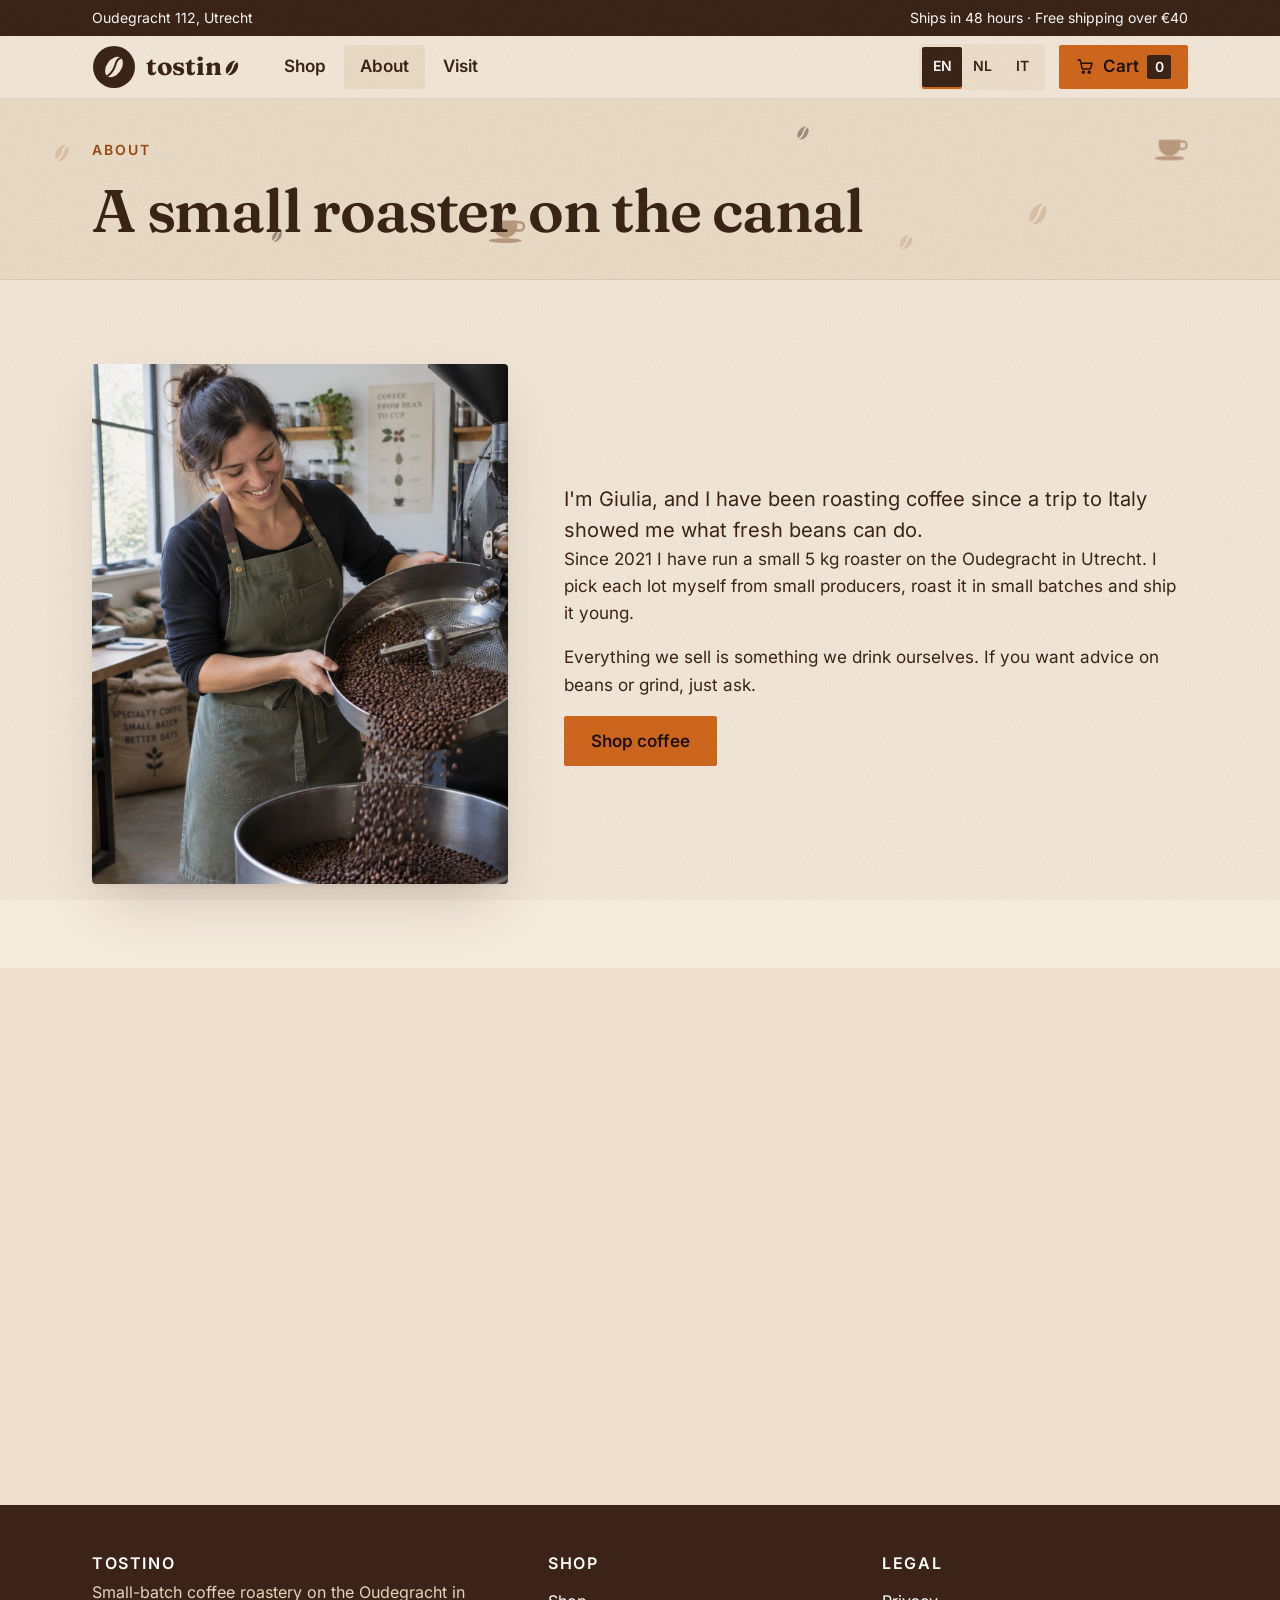
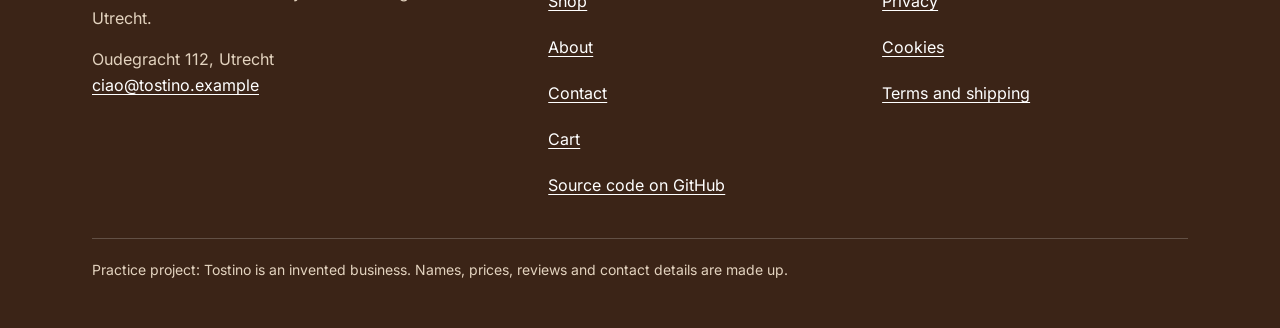
==== about.html @ c471ba79 "Tostino practice shop Co-Authored-By: Claude Sonnet 5.5 <noreply@anthropic.com>" ====
<!doctype html>
<html lang="en">
<head>
<meta charset="utf-8">
<meta name="viewport" content="width=device-width, initial-scale=1">
<title>About · Tostino</title>
<meta name="description" content="Tostino is an invented small coffee roastery in Utrecht, a practice project.">
<!-- Practice project: keep out of search engines -->
<meta name="robots" content="noindex, nofollow">
<meta http-equiv="Content-Security-Policy" content="default-src 'self'; img-src 'self' data:; style-src 'self'; script-src 'self'; font-src 'self'; connect-src 'self'; base-uri 'self'; form-action 'self'; object-src 'none'">
<meta name="referrer" content="no-referrer">
<meta name="theme-color" content="#3B2417">
<link rel="icon" href="assets/logo.svg" type="image/svg+xml">
<link rel="preload" href="assets/fonts/fraunces-latin-600-normal.woff2" as="font" type="font/woff2" crossorigin>
<link rel="stylesheet" href="css/style.css?v=20261110192423">
</head>
<body data-page="about">
<a class="skip" href="#site-main" data-i18n="skip">Skip to content</a>
<div id="site-header"><div class="topbar"><div class="wrap topbar__in"><span data-i18n="top.address">Oudegracht 112, Utrecht</span><span data-i18n="top.ship">Ships in 48 hours · Free shipping over €40</span></div></div><header class="top"><div class="wrap top__in"><a class="logo" href="index.html" aria-label="Tostino, home" data-i18n-attr="aria-label=logo.aria"><svg class="logo__mark" viewBox="0 0 44 44" aria-hidden="true" focusable="false"><circle cx="22" cy="22" r="21" class="mark-bg"/><g transform="rotate(35 22 22)"><ellipse cx="22" cy="22" rx="7.4" ry="11.4" class="mark-bean"/><path class="mark-line" d="M22 11.4c-4.4 5.2 4.4 9.6 0 21.2" fill="none" stroke-width="2" stroke-linecap="round"/></g></svg><span class="logo__word" aria-hidden="true">tostin<svg class="logo__bean" viewBox="0 0 24 24" aria-hidden="true" focusable="false"><g transform="rotate(35 12 12)"><ellipse cx="12" cy="12" rx="6.2" ry="9.6" fill="currentColor"/><path class="bean-line" d="M12 3c-3.8 4.6 3.8 8.4 0 18" fill="none" stroke-width="2" stroke-linecap="round"/></g></svg></span></a><nav class="nav" aria-label="Main menu" data-i18n-attr="aria-label=nav.aria"><a href="shop.html" data-i18n="nav.shop">Shop</a><a href="about.html" aria-current="page" data-i18n="nav.about">About</a><a href="index.html#visit" data-i18n="nav.visit">Visit</a></nav><div class="langs" role="group" aria-label="Language" data-i18n-attr="aria-label=lang.label"><button type="button" data-lang="en" lang="en" aria-pressed="false">EN</button><button type="button" data-lang="nl" lang="nl" aria-pressed="false">NL</button><button type="button" data-lang="it" lang="it" aria-pressed="false">IT</button></div><button class="cartbtn" type="button" data-cart-open aria-haspopup="dialog"><svg class="ico" viewBox="0 0 24 24" aria-hidden="true" focusable="false" fill="none" stroke="currentColor" stroke-width="2" stroke-linecap="round" stroke-linejoin="round"><path d="M3 4h2.5l2.2 10.2a1.5 1.5 0 0 0 1.5 1.2h8.2a1.5 1.5 0 0 0 1.5-1.1L20.5 8H6.2"/><circle cx="9.5" cy="19.5" r="1.3"/><circle cx="17" cy="19.5" r="1.3"/></svg><span class="cartbtn__label" data-i18n="cart.title">Cart</span><span class="cartbtn__count" data-cart-count>0</span></button></div></header></div>
<main id="site-main">
<section class="pagehead" data-fx="band"><div class="wrap"><p class="eyebrow" data-i18n="about.eyebrow">About</p><h1 data-i18n="about.h1">A small roaster on the canal</h1></div></section>
<section class="section"><div class="wrap split">
<div class="photo split__photo"><img src="assets/giulia.webp" alt="Giulia Ferri roasting coffee in the workshop" data-i18n-attr="alt=about.alt" data-ph="Giulia Ferri" width="800" height="1000"></div>
<div><p class="lead" data-i18n="about.p1">I&#x27;m Giulia, and I have been roasting coffee since a trip to Italy showed me what fresh beans can do.</p><p data-i18n="about.p2">Since 2021 I have run a small 5 kg roaster on the Oudegracht in Utrecht. I pick each lot myself from small producers, roast it in small batches and ship it young.</p><p data-i18n="about.p3">Everything we sell is something we drink ourselves. If you want advice on beans or grind, just ask.</p><p><a class="btn" href="shop.html" data-i18n="about.cta">Shop coffee</a></p></div>
</div></section>
<section class="section section--soft"><div class="wrap">
<div class="section__head"><h2 data-i18n="vals.title">What we care about</h2></div>
<div class="values"><div class="value"><h3 data-i18n="val1.t">Small batches</h3><p data-i18n="val1.d">5 kg at a time, so every bag is roasted days, not months, before you open it.</p></div><div class="value"><h3 data-i18n="val2.t">Carefully chosen producers</h3><p data-i18n="val2.d">Every lot comes from a small producer we can name.</p></div><div class="value"><h3 data-i18n="val3.t">Recyclable packaging</h3><p data-i18n="val3.d">Paper bags and cardboard boxes, no plastic filler.</p></div><div class="value"><h3 data-i18n="val4.t">Honest prices</h3><p data-i18n="val4.d">The price you see is the price you pay, and shipping is shown before you order.</p></div></div>
</div></section>
</main>
<div id="site-footer"><footer class="foot"><div class="wrap"><div class="foot__grid"><div><h3 data-i18n="foot.brand">Tostino</h3><p data-i18n="foot.blurb">Small-batch coffee roastery on the Oudegracht in Utrecht.</p><p>Oudegracht 112, Utrecht<br><a href="mailto:ciao@tostino.example">ciao@tostino.example</a></p></div><div><h3 data-i18n="foot.shop">Shop</h3><ul><li><a href="shop.html" data-i18n="nav.shop">Shop</a></li><li><a href="about.html" data-i18n="nav.about">About</a></li><li><a href="contact.html" data-i18n="nav.contact">Contact</a></li><li><a href="cart.html" data-i18n="cart.title">Cart</a></li><li><a href="https://github.com/antoniotakor-tech/tostino-demo" target="_blank" rel="noopener noreferrer" data-i18n="foot.github">Source code on GitHub</a></li></ul></div><div><h3 data-i18n="foot.legal">Legal</h3><ul><li><a href="privacy.html" data-i18n="foot.privacy">Privacy</a></li><li><a href="cookies.html" data-i18n="foot.cookies">Cookies</a></li><li><a href="terms.html" data-i18n="foot.terms">Terms and shipping</a></li></ul></div></div><p class="foot__note" data-i18n="foot.practice">Practice project: Tostino is an invented business. Names, prices, reviews and contact details are made up.</p></div></footer></div>
<script src="js/app.js?v=20261110192423" defer></script>
</body>
</html>
---- css/style.css ----
/* Tostino practice shop. Fraunces (warm, soft serif) + Inter, cream paper, flat ruled cards.
   Palette from the brief: coffee brown #3B2417, cream #F5EBDD, burnt orange #D2691E.
   Orange is used as a fill (buttons, badge) and for large text. Small orange text uses the deeper --accent-text
   so it passes 4.5:1 on cream (computed: 5.3:1). Button text is near-black on orange (5.1:1). */

@font-face{font-family:"Inter";src:url("../assets/fonts/inter-latin-400-normal.woff2") format("woff2");font-weight:400;font-style:normal;font-display:swap}
@font-face{font-family:"Inter";src:url("../assets/fonts/inter-latin-600-normal.woff2") format("woff2");font-weight:600;font-style:normal;font-display:swap}
@font-face{font-family:"Fraunces";src:url("../assets/fonts/fraunces-latin-600-normal.woff2") format("woff2");font-weight:600;font-style:normal;font-display:swap}
@font-face{font-family:"Fraunces";src:url("../assets/fonts/fraunces-latin-700-normal.woff2") format("woff2");font-weight:700;font-style:normal;font-display:swap}

:root{
  --brown:#3B2417;
  --brown-deep:#2A190F;
  --cream:#F5EBDD;
  --cream-soft:#EDDFCB;
  --card:#FFFAF2;
  --orange:#D2691E;
  --orange-hover:#E07A2F;
  --on-orange:#1F1209;
  --accent-text:#9A4A0F;
  --muted:#6B5344;
  --rule:rgba(59,36,23,.09);
  --control:#7A6350;--control-soft:#937B67;
  --error:#A3200F;
  --on-dark:#FFFFFF;
  --on-dark-muted:#E3D3BF;

  --serif:"Fraunces",Georgia,"Times New Roman",serif;
  --sans:"Inter","Helvetica Neue",Arial,sans-serif;
  --fs-xs:.875rem;--fs-s:1rem;--fs-m:1.0625rem;--fs-l:1.25rem;--fs-xl:1.5rem;
  --radius:2px;--radius-btn:2px;--radius-lg:4px;
  --shadow:0 2px 4px rgba(59,36,23,.04),0 28px 56px -14px rgba(59,36,23,.20);
  --shadow-sm:0 1px 2px rgba(59,36,23,.04),0 12px 28px -8px rgba(59,36,23,.12);
  --gutter:16px;
  --t:160ms;--ease:cubic-bezier(.2,.7,.2,1);
}

*,*::before,*::after{box-sizing:border-box}
html{scroll-behavior:smooth;scroll-padding-top:150px;-webkit-text-size-adjust:100%;-webkit-font-smoothing:antialiased;text-rendering:optimizeLegibility}
body{margin:0;background:var(--cream);color:var(--brown);font-family:var(--sans);font-size:var(--fs-m);line-height:1.6}
body.is-locked{overflow:hidden}
/* Subtle paper grain: SVG noise, multiplied over the page. Decorative only, never intercepts clicks. */
body::after{content:"";position:fixed;inset:0;z-index:30;pointer-events:none;opacity:.2;mix-blend-mode:multiply;
  background-image:url("data:image/svg+xml;utf8,<svg xmlns='http://www.w3.org/2000/svg' width='180' height='180'><filter id='n'><feTurbulence type='fractalNoise' baseFrequency='.85' numOctaves='2' stitchTiles='stitch'/><feColorMatrix values='0 0 0 0 .23  0 0 0 0 .14  0 0 0 0 .09  0 0 0 .55 0'/></filter><rect width='100%' height='100%' filter='url(%23n)'/></svg>")}
img{max-width:100%;height:auto;display:block}
p{margin:0 0 1em}
ul,ol,dl{margin:0;padding:0}
li{list-style:none}
a{color:var(--brown);text-underline-offset:3px;text-decoration-thickness:1px;transition:color var(--t)}
a:hover{color:var(--accent-text);text-decoration-thickness:2px}
:focus-visible{outline:3px solid var(--brown);outline-offset:3px;border-radius:4px}
.topbar :focus-visible,.foot :focus-visible{outline-color:var(--on-dark)}
.wrap{width:100%;max-width:1160px;margin:0 auto;padding:0 var(--gutter)}
.wrap--narrow{max-width:760px}
.sr{position:absolute;width:1px;height:1px;overflow:hidden;clip:rect(0 0 0 0);white-space:nowrap}
.skip{position:absolute;left:-999px;top:8px;background:var(--brown);color:var(--on-dark);padding:10px 14px;z-index:80;border-radius:var(--radius)}
.skip:focus{left:8px}

h1,h2{font-family:var(--serif);font-weight:600;color:var(--brown);line-height:1.1;margin:0;letter-spacing:-.01em;text-wrap:balance}
h1{font-size:clamp(2.35rem,6vw,3.75rem);letter-spacing:-.02em}
h2{font-size:clamp(1.85rem,4.4vw,2.7rem)}
h3{font-family:var(--sans);font-weight:600;font-size:var(--fs-l);line-height:1.3;margin:0 0 .4em}
.lead{font-size:var(--fs-l);line-height:1.55;max-width:34em;margin:1.2rem 0 0}
.eyebrow{font-weight:600;font-size:var(--fs-xs);letter-spacing:.14em;text-transform:uppercase;color:var(--accent-text);margin:0 0 1rem}
.fine{font-size:var(--fs-xs);color:var(--muted);margin:1rem 0 0}
.muted{color:var(--muted)}
.ico{width:1.1em;height:1.1em;vertical-align:-.18em;flex:none}

/* Buttons + option pills */
.btn{display:inline-flex;align-items:center;justify-content:center;gap:.55em;font-family:var(--sans);font-weight:600;font-size:var(--fs-m);line-height:1.2;padding:14px 26px;min-height:48px;border-radius:var(--radius-btn);border:1.5px solid var(--orange);background:var(--orange);color:var(--on-orange);text-decoration:none;cursor:pointer;transition:background-color var(--t) var(--ease),transform var(--t) var(--ease),box-shadow var(--t) var(--ease)}
.btn:hover{background:var(--orange-hover);border-color:var(--orange-hover);color:var(--on-orange);transform:translateY(-1px);box-shadow:0 8px 18px rgba(210,105,30,.35)}
.btn:active{transform:none;box-shadow:none}
.btn[disabled],.btn[aria-disabled="true"]{background:var(--cream-soft);border-color:var(--rule);color:var(--muted);cursor:not-allowed;transform:none;box-shadow:none}
.btn--small{padding:8px 16px;min-height:44px;font-size:var(--fs-s)}
.btn--block{display:flex;width:100%}
.btn--ghost{background:transparent;color:var(--brown);border-color:var(--brown)}
.btn--ghost:hover{background:var(--brown);border-color:var(--brown);color:var(--on-dark);box-shadow:none}
.link-btn{background:none;border:0;padding:0;font:inherit;color:var(--accent-text);text-decoration:underline;text-underline-offset:3px;cursor:pointer;min-height:44px}
fieldset{border:0;padding:0;margin:0 0 22px;min-width:0}
legend{padding:0;margin:0 0 8px;font-weight:600;font-size:var(--fs-s)}
.pills{display:flex;flex-wrap:wrap;gap:8px}
.pill{position:relative}
.pill input{position:absolute;opacity:0;inset:0;width:100%;height:100%;margin:0;cursor:pointer}
/* Option buttons: soft filled keys, no outline. Selected = coffee brown with an orange bottom edge and dot. */
.pill span{display:inline-flex;align-items:center;min-height:44px;padding:9px 18px;border:0;border-radius:var(--radius-btn);background:#EFE2CF;box-shadow:0 2px 0 rgba(59,36,23,.16);font-weight:600;font-size:var(--fs-s);transition:background-color var(--t),box-shadow var(--t),color var(--t),transform var(--t) var(--ease)}
.pill:hover span{background:#E7D6BD;transform:translateY(-1px)}
.pill input:checked + span{background:var(--brown);color:var(--on-dark);box-shadow:0 3px 0 var(--orange)}
.pill input:checked + span::before{content:"";width:8px;height:8px;border-radius:50%;background:var(--orange);margin-right:9px}
.pill input:focus-visible + span{outline:3px solid var(--brown);outline-offset:3px}
/* Filter chips are buttons (aria-pressed) */
.chip{font:inherit;font-weight:600;font-size:var(--fs-s);color:var(--brown);background:#EFE2CF;border:0;border-radius:var(--radius-btn);padding:9px 18px;min-height:44px;cursor:pointer;box-shadow:0 2px 0 rgba(59,36,23,.16);transition:background-color var(--t),box-shadow var(--t),color var(--t),transform var(--t) var(--ease)}
.chip:hover{background:#E7D6BD;transform:translateY(-1px)}
.chip:disabled{opacity:.45;cursor:not-allowed;transform:none}
.chip[aria-pressed="true"]{background:var(--brown);color:var(--on-dark);box-shadow:0 3px 0 var(--orange)}
.chip[aria-pressed="true"]::before{content:"";display:inline-block;width:8px;height:8px;border-radius:50%;background:var(--orange);margin-right:9px;vertical-align:.08em}

/* Top bar + header */
.topbar{background:var(--brown);color:var(--on-dark);font-size:var(--fs-xs);line-height:1.4}
.topbar__in{display:flex;flex-wrap:wrap;justify-content:space-between;gap:2px 24px;padding-top:8px;padding-bottom:8px}
.top{position:sticky;top:0;z-index:20;background:var(--cream);border-bottom:1px solid var(--rule)}
.top__in{display:grid;grid-template-columns:1fr auto;grid-template-areas:"logo cart" "nav langs";align-items:center;gap:4px 12px;padding-top:8px;padding-bottom:8px}
.top__in .logo{grid-area:logo}.top__in .nav{grid-area:nav}.top__in .langs{grid-area:langs}.top__in .cartbtn{grid-area:cart;justify-self:end}
.mark-bg{fill:var(--brown)}.mark-bean{fill:var(--cream)}.mark-line{stroke:var(--brown)}.bean-line{stroke:var(--cream)}
.logo__word .bean-line{stroke:var(--cream)}
.logo{display:inline-flex;align-items:center;gap:10px;color:var(--brown);text-decoration:none;min-height:44px}
.logo:hover{color:var(--brown)}
.logo__mark{width:40px;height:40px;flex:none}
.logo__word{font-family:var(--serif);font-weight:700;font-size:1.6rem;letter-spacing:-.01em;display:inline-flex;align-items:baseline;line-height:1}
.logo__bean{width:.78em;height:.78em;margin:0 .01em;align-self:center;transform:translateY(.04em)}
.nav{display:flex;gap:2px}
.nav a{display:inline-flex;align-items:center;min-height:44px;padding:0 12px;font-weight:600;text-decoration:none;border-radius:var(--radius-btn)}
.nav a:hover,.nav a[aria-current="page"]{background:var(--cream-soft);color:var(--brown)}
.langs{display:inline-flex;border-radius:3px;padding:3px;background:#EFE2CF}
.langs button{font:inherit;font-weight:600;font-size:var(--fs-xs);min-width:40px;min-height:40px;border:0;border-radius:2px;background:transparent;color:var(--brown);cursor:pointer}
.langs button:hover{background:#E7D6BD}
.langs button[aria-pressed="true"]{background:var(--brown);color:var(--on-dark);box-shadow:0 2px 0 var(--orange)}
.cartbtn{position:relative;display:inline-flex;align-items:center;gap:8px;min-height:44px;padding:0 16px;border-radius:var(--radius-btn);border:1.5px solid var(--orange);background:var(--orange);color:var(--on-orange);font:inherit;font-weight:600;cursor:pointer;transition:background-color var(--t)}
.cartbtn:hover{background:var(--orange-hover)}
.cartbtn__count{display:inline-flex;align-items:center;justify-content:center;min-width:24px;height:24px;padding:0 6px;border-radius:2px;background:var(--brown);color:var(--on-dark);font-size:var(--fs-xs);line-height:1}
.cartbtn__label{display:none}

/* Hero */
.hero{background:var(--cream-soft);padding:44px 0 56px}
.hero__grid{display:grid;gap:36px}
.checks{display:grid;gap:10px;margin:1.6rem 0 0}
.checks li{display:flex;align-items:flex-start;gap:10px}
.checks .ico{color:var(--accent-text);margin-top:.28em;width:1.15em;height:1.15em}
.photo{border-radius:var(--radius-lg);box-shadow:var(--shadow);overflow:hidden;background:var(--card)}
.photo img{width:100%;height:100%;object-fit:cover}
.ph{display:flex;flex-direction:column;align-items:center;justify-content:center;gap:10px;width:100%;height:100%;min-height:160px;padding:16px;text-align:center;background:var(--cream-soft);color:var(--muted);font-weight:600;font-family:var(--serif);font-size:1.1rem}
.ph svg{width:36px;height:36px;color:var(--control)}
.hero__photo{aspect-ratio:5/4}

/* Finder card */
.finder{background:var(--card);border:1px solid rgba(255,255,255,.7);border-radius:var(--radius-lg);padding:26px;box-shadow:var(--shadow);margin-top:8px}
.finder h2{font-size:clamp(1.5rem,3.2vw,1.9rem);margin-bottom:.25em}
.finder__sub{color:var(--muted);margin:0 0 18px}
.preview{margin:4px 0 16px;padding:12px 14px;border-radius:var(--radius);background:var(--cream);font-size:var(--fs-s);min-height:3.2em}

/* Trust strip */
.trust{border-bottom:1px solid var(--rule);border-top:1px solid var(--rule)}
.trust__grid{display:grid;grid-template-columns:1fr 1fr}
.trust__grid li{padding:20px 12px 20px 0;display:flex;flex-direction:column;gap:2px;border-top:1px solid var(--rule)}
.trust__grid li:nth-child(-n+2){border-top:0}
.trust__grid b{font-family:var(--serif);font-size:var(--fs-xl);line-height:1.2}
.trust__grid span{font-size:var(--fs-s);color:var(--muted)}

/* Sections */
.section{padding:48px 0}
.section--soft{background:var(--cream-soft)}
.section__head{display:grid;gap:10px;margin-bottom:34px;max-width:46em}
.section__head p{margin:0;color:var(--muted)}
.section__more{margin-top:28px}

/* Product cards */
.grid{display:grid;gap:22px;grid-template-columns:repeat(auto-fill,minmax(240px,1fr))}
.card{display:flex;flex-direction:column;background:var(--card);border:1px solid rgba(255,255,255,.7);border-radius:var(--radius-lg);overflow:hidden;box-shadow:var(--shadow-sm);transition:transform var(--t) var(--ease),box-shadow var(--t) var(--ease)}
.card:hover{transform:translateY(-3px);box-shadow:var(--shadow)}
.card__img{aspect-ratio:1/1;background:var(--cream-soft)}
.card__img img{width:100%;height:100%;object-fit:cover}
.card__body{display:flex;flex-direction:column;gap:8px;padding:18px 18px 20px;flex:1}
.card__title{font-family:var(--serif);font-weight:700;font-size:1.3rem;line-height:1.2;margin:0}
.card__title a{text-decoration:none}
.card__title a::after{content:"";position:absolute;inset:0}
.card{position:relative}
.card__meta{font-size:var(--fs-xs);color:var(--muted);margin:0}
.card__price{margin-top:auto;font-weight:600;font-size:var(--fs-l)}
.tags{display:flex;flex-wrap:wrap;gap:6px}
.tag{font-size:var(--fs-xs);font-weight:600;padding:3px 11px;border-radius:2px;border:0;background:var(--cream-soft)}
.roast{display:inline-flex;align-items:center;gap:6px;font-size:var(--fs-xs);font-weight:600;color:var(--accent-text);text-transform:uppercase;letter-spacing:.1em}
.roast i{display:inline-block;width:10px;height:10px;border-radius:50%;background:var(--brown)}
.roast--light i{background:#C9A27A}.roast--medium i{background:#8A5A36}.roast--dark i{background:#2A190F}

/* Roast picker cards */
.roasts{display:grid;gap:16px}
.roastcard{display:flex;flex-direction:column;gap:8px;padding:24px;border-radius:var(--radius-lg);background:var(--card);border:1px solid var(--rule);text-decoration:none;box-shadow:var(--shadow-sm);transition:transform var(--t) var(--ease),box-shadow var(--t) var(--ease)}
.roastcard:hover{transform:translateY(-3px);box-shadow:var(--shadow);color:var(--brown)}
.roastcard__dot{width:44px;height:44px;border-radius:50%;margin-bottom:6px}
.roastcard--light .roastcard__dot{background:#C9A27A}.roastcard--medium .roastcard__dot{background:#8A5A36}.roastcard--dark .roastcard__dot{background:#2A190F}
.roastcard h3{font-family:var(--serif);font-size:1.5rem;margin:0}
.roastcard p{margin:0;color:var(--muted)}
.roastcard__go{font-weight:600;color:var(--accent-text);margin-top:6px}

/* About excerpt */
.split{display:grid;gap:32px;align-items:center}
.split__photo{aspect-ratio:4/5;max-width:440px}

/* Reviews */
.reviews{display:flex;gap:16px;overflow-x:auto;scroll-snap-type:x mandatory;padding:4px 2px 16px;margin:0 -2px}
.review{flex:0 0 84%;scroll-snap-align:start;background:var(--card);border:1px solid rgba(255,255,255,.7);border-radius:var(--radius-lg);padding:22px;margin:0;box-shadow:var(--shadow-sm)}
.review blockquote{margin:10px 0 14px;font-size:var(--fs-m)}
.review figcaption{font-weight:600;font-size:var(--fs-s)}
.stars{color:var(--accent-text);letter-spacing:2px;font-size:1.1rem}

/* FAQ */
.faq details{border-top:1px solid var(--rule)}
.faq details:last-child{border-bottom:1px solid var(--rule)}
.faq summary{display:flex;justify-content:space-between;gap:16px;align-items:center;min-height:56px;padding:12px 0;font-weight:600;font-size:var(--fs-l);cursor:pointer;list-style:none}
.faq summary::-webkit-details-marker{display:none}
.faq summary::after{content:"+";font-size:1.6rem;line-height:1;color:var(--accent-text);transition:transform var(--t)}
.faq details[open] summary::after{content:"\2212"}
.faq details p{margin:0 0 18px;max-width:42em;color:var(--muted)}

/* Visit */
.visit{display:grid;gap:30px}
.hours{width:100%;border-collapse:collapse;font-size:var(--fs-s)}
.hours th,.hours td{text-align:left;padding:10px 0;border-bottom:1px solid var(--rule);font-weight:400}
.hours th{font-weight:600}
.hours tr.is-today th,.hours tr.is-today td{font-weight:600;color:var(--accent-text)}
.status{display:inline-flex;align-items:center;gap:10px;margin:0 0 18px;padding:6px 14px 6px 12px;border:1px solid var(--rule);background:var(--card);border-radius:2px;font-size:var(--fs-xs);font-weight:600}
.status__dot{width:12px;height:12px;border-radius:50%;border:3px solid var(--brown);flex:none}
.status.is-open .status__dot{background:var(--brown)}
.addr{font-style:normal;margin:0 0 1em}

/* Footer */
.foot{background:var(--brown);color:var(--on-dark-muted);padding:48px 0 32px;font-size:var(--fs-s)}
.foot a{color:var(--on-dark)}
.foot a:hover{color:#FFD9B3}
.foot__grid{display:grid;gap:28px}
.foot h3{color:var(--on-dark);font-size:var(--fs-s);letter-spacing:.1em;text-transform:uppercase}
.foot ul{display:grid;gap:2px}
.foot li a{display:inline-flex;align-items:center;min-height:44px}
.foot__note{border-top:1px solid rgba(255,255,255,.2);margin-top:30px;padding-top:20px;font-size:var(--fs-xs);color:var(--on-dark-muted)}

/* Page header (inner pages) */
.pagehead{background:var(--cream-soft);padding:40px 0 36px;border-bottom:1px solid var(--rule)}
.crumbs{font-size:var(--fs-xs);margin:0 0 12px;color:var(--muted)}
.crumbs a{color:var(--muted)}

/* Shop */
.filters{display:grid;gap:4px;margin:0 0 28px;padding:22px 22px 4px;background:var(--card);border:1px solid rgba(255,255,255,.7);border-radius:var(--radius-lg)}
.filters__row{display:flex;flex-wrap:wrap;gap:8px}
.filters__foot{display:flex;flex-wrap:wrap;align-items:center;justify-content:space-between;gap:8px 16px;margin-bottom:12px}
.empty{padding:40px 0;color:var(--muted)}

/* Product page */
.pdp{display:grid;gap:32px}
.pdp__img{aspect-ratio:1/1;max-width:560px}
.pdp__price{font-family:var(--serif);font-weight:700;font-size:2rem;margin:6px 0 18px}
.qty{display:inline-flex;align-items:center;border-radius:var(--radius-btn);background:#EFE2CF}
.qty button{width:44px;height:44px;border:0;background:transparent;font:inherit;font-size:1.3rem;cursor:pointer;border-radius:2px;color:var(--brown)}
.qty button:hover{background:#E7D6BD}
.qty output{min-width:34px;text-align:center;font-weight:600}
.pdp__buy{display:flex;flex-wrap:wrap;gap:14px;align-items:center;margin-top:8px}
.contents{margin:0 0 18px;padding-left:1.2em}
.contents li{list-style:disc}
.sim-note{margin-top:18px}

/* Drawer */
.overlay{position:fixed;inset:0;background:rgba(42,25,15,.5);z-index:60;opacity:0;visibility:hidden;transition:opacity 200ms var(--ease),visibility 200ms}
.overlay.is-open{opacity:1;visibility:visible}
.drawer{position:fixed;top:0;right:0;bottom:0;width:min(420px,100%);background:var(--cream);z-index:70;display:flex;flex-direction:column;transform:translateX(100%);visibility:hidden;transition:transform 260ms var(--ease),visibility 260ms;box-shadow:-12px 0 40px rgba(42,25,15,.25)}
.drawer.is-open{transform:none;visibility:visible}
.drawer__head{display:flex;align-items:center;justify-content:space-between;padding:16px 20px;border-bottom:1px solid var(--rule)}
.drawer__head h2{font-size:1.5rem}
.iconbtn{display:inline-flex;align-items:center;justify-content:center;width:44px;height:44px;border:0;border-radius:var(--radius-btn);background:transparent;color:var(--brown);cursor:pointer;font-size:1.6rem;line-height:1}
.iconbtn:hover{background:var(--cream-soft)}
.drawer__body{flex:1;overflow-y:auto;padding:8px 20px}
.drawer__foot{padding:16px 20px 20px;border-top:1px solid var(--rule);background:var(--card);display:grid;gap:10px}

/* Cart lines + totals (drawer and cart page) */
.line{display:grid;grid-template-columns:72px 1fr;gap:14px;padding:16px 0;border-bottom:1px solid var(--rule)}
.line__img{width:72px;height:72px;border-radius:var(--radius);overflow:hidden;background:var(--cream-soft)}
.line__img img{width:100%;height:100%;object-fit:cover}
.line__img .ph{min-height:0;font-size:.7rem;padding:4px}
.line__img .ph svg{display:none}
.line__name{font-weight:600;margin:0}
.line__opts{font-size:var(--fs-xs);color:var(--muted);margin:2px 0 8px}
.line__row{display:flex;align-items:center;justify-content:space-between;gap:10px;flex-wrap:wrap}
.line__price{font-weight:600}
.totals{display:grid;gap:6px;margin:0}
.totals div{display:flex;justify-content:space-between;gap:12px}
.totals dt{color:var(--muted)}
.totals dd{margin:0;font-weight:600}
.totals .grand{font-size:var(--fs-l);padding-top:10px;border-top:1px solid var(--rule)}
.totals .grand dt{color:var(--brown);font-weight:600}
.shipnote{font-size:var(--fs-xs);color:var(--muted);margin:2px 0 0}

/* Cart page + checkout */
.cartpage{display:grid;gap:36px}
.panel{background:var(--card);border:1px solid rgba(255,255,255,.7);border-radius:var(--radius-lg);padding:24px;box-shadow:var(--shadow-sm)}
.panel h2{font-size:1.6rem;margin-bottom:16px}
.field{display:grid;gap:6px;margin-bottom:16px}
.field label{font-weight:600;font-size:var(--fs-s)}
.field input,.field textarea,.field select{font:inherit;color:var(--brown);background:#fff;border:1.5px solid var(--control);border-radius:var(--radius);padding:12px 14px;min-height:48px;width:100%}
.field textarea{min-height:140px;resize:vertical}
.field input:focus,.field textarea:focus{outline:3px solid var(--brown);outline-offset:1px}
.field .err{color:var(--error);font-size:var(--fs-xs);font-weight:600;min-height:0;margin:0}
.field input[aria-invalid="true"],.field textarea[aria-invalid="true"]{border-color:var(--error)}
.row2{display:grid;gap:0 14px}
.paylist{display:grid;gap:10px}
.payopt{display:flex;align-items:center;gap:12px;padding:14px 16px;border:0;border-radius:var(--radius-btn);background:#fff;box-shadow:var(--shadow-sm);cursor:pointer;min-height:56px;font-weight:600;transition:box-shadow var(--t)}
.payopt:hover{box-shadow:0 1px 2px rgba(59,36,23,.06),0 12px 28px -8px rgba(59,36,23,.22)}
.payopt input{width:20px;height:20px;accent-color:var(--brown);margin:0}
.payopt:has(input:checked){background:var(--cream);box-shadow:inset 0 0 0 2px var(--brown),0 3px 0 var(--orange)}
.payopt:has(input:focus-visible){outline:3px solid var(--brown);outline-offset:2px}
.banner{padding:12px 16px;border-radius:var(--radius);background:var(--cream-soft);border:0;font-size:var(--fs-s);margin:0 0 18px}
.emptycart{text-align:center;padding:48px 16px}
.summary{position:relative}
.formerr{color:var(--error);font-weight:600;margin:0 0 12px}

/* Order page */
.done{text-align:center;max-width:620px;margin:0 auto}
.done__tick{width:64px;height:64px;border-radius:50%;background:var(--brown);color:var(--on-dark);display:inline-flex;align-items:center;justify-content:center;margin-bottom:18px}
.done__tick svg{width:32px;height:32px}
.done .panel{text-align:left;margin-top:28px}

/* About */
.values{display:grid;gap:16px}
.value{background:var(--card);border:1px solid rgba(255,255,255,.7);border-radius:var(--radius-lg);padding:22px}
.value h3{font-family:var(--serif);font-size:1.3rem}
.value p{margin:0;color:var(--muted)}
.prose h2{font-size:1.7rem;margin:1.8em 0 .5em}
.prose h3{margin-top:1.4em}
.prose p,.prose li{max-width:42em}
.prose ul{margin:0 0 1em 1.2em}
.prose li{list-style:disc;margin-bottom:.3em}

@media (min-width:560px){
  .review{flex-basis:46%}
  .row2{grid-template-columns:1fr 1fr}
  .cartbtn__label{display:inline}
}
@media (min-width:760px){
  :root{--gutter:32px}
  .logo__mark{width:44px;height:44px}
  .top__in{grid-template-columns:auto 1fr auto auto;grid-template-areas:"logo nav langs cart";gap:8px 14px}
  .nav{padding:0 0 0 12px}
  .nav a{padding:0 16px}
  .hero{padding:64px 0 72px}
  .hero__grid{grid-template-columns:.85fr 1.35fr;align-items:center;gap:48px}
  .hero__photo{aspect-ratio:4/3.3}
  .trust__grid{grid-template-columns:repeat(4,1fr)}
  .trust__grid li{border-top:0;padding:26px 16px 26px 0}
  .roasts{grid-template-columns:repeat(3,1fr)}
  .split{grid-template-columns:.8fr 1.2fr;gap:56px}
  .visit{grid-template-columns:1fr 1fr;gap:56px}
  .foot__grid{grid-template-columns:1.4fr 1fr 1fr}
  .pdp{grid-template-columns:1fr 1fr;gap:56px;align-items:start}
  .values{grid-template-columns:repeat(2,1fr)}
  .cartpage{grid-template-columns:1.1fr .9fr;align-items:start}
  .summary{position:sticky;top:140px}
  .reviews{display:grid;grid-template-columns:repeat(3,1fr);overflow:visible}
  .review{flex:none}
  .section{padding:84px 0}
}
@media (prefers-reduced-motion:reduce){
  *,*::before,*::after{transition-duration:.01ms!important;animation-duration:.01ms!important;scroll-behavior:auto!important}
  .card:hover,.roastcard:hover,.btn:hover{transform:none}
}

/* Home: finder card overlaps the bottom of the hero */
.finder-wrap{margin-top:-28px;position:relative;z-index:2}
.finder{max-width:880px;margin:0 auto}
.hero__cta{margin:1.6rem 0 0}

/* ---------- Motion: roasting theme (beans, espresso cups). Transforms and opacity only. Off for prefers-reduced-motion. ---------- */
#site-header,#site-footer{display:contents}
[data-fx]{position:relative;overflow:hidden;isolation:isolate}
[data-fx] > .wrap{position:relative;z-index:1}
.fx{position:absolute;inset:0;z-index:0;pointer-events:none;overflow:hidden}
.fx__i{position:absolute;display:block;opacity:.42}
.fx__i svg{display:block;width:100%;height:auto;overflow:visible}
.fx__i.c1{color:#C9A27A}.fx__i.c2{color:#8A5A36}.fx__i.c3{color:#3B2417}
.fx__i.cup{color:#8A5A36;opacity:.5;animation-name:sway;animation-timing-function:ease-in-out;animation-iteration-count:infinite;animation-direction:alternate}
.fx__i.bean{animation-name:tumble;animation-timing-function:ease-in-out;animation-iteration-count:infinite}
.wisp{fill:none;stroke:currentColor;stroke-width:2;stroke-linecap:round;animation:steam 3.2s ease-in-out infinite;opacity:0}
.wisp.w2{animation-delay:1.1s}
@keyframes tumble{0%{transform:translate3d(0,0,0) rotate(0)}50%{transform:translate3d(12px,-24px,0) rotate(180deg)}100%{transform:translate3d(0,0,0) rotate(360deg)}}
@keyframes sway{from{transform:translate3d(0,0,0) rotate(-7deg)}to{transform:translate3d(-8px,-14px,0) rotate(7deg)}}
@keyframes steam{0%{opacity:0;transform:translateY(5px)}40%{opacity:.9}100%{opacity:0;transform:translateY(-7px)}}
/* hero: positions, sizes and timing per item (no inline styles, the CSP forbids them) */
.fx--hero .fx__i:nth-child(1){left:2%;top:9%;width:26px;animation-duration:9s}
.fx--hero .fx__i:nth-child(2){left:44%;top:5%;width:56px;animation-duration:6s}
.fx--hero .fx__i:nth-child(3){left:91%;top:10%;width:30px;animation-duration:11s;animation-delay:-3s}
.fx--hero .fx__i:nth-child(4){left:50%;top:80%;width:22px;animation-duration:8s;animation-delay:-5s}
.fx--hero .fx__i:nth-child(5){left:41%;top:86%;width:48px;animation-duration:7s;animation-delay:-2s}
.fx--hero .fx__i:nth-child(6){left:93%;top:60%;width:34px;animation-duration:10s;animation-delay:-6s}
.fx--hero .fx__i:nth-child(7){left:61%;top:38%;width:18px;animation-duration:12s;animation-delay:-4s}
.fx--hero .fx__i:nth-child(8){left:30%;top:90%;width:28px;animation-duration:9s;animation-delay:-1s}
.fx--hero .fx__i:nth-child(9){left:82%;top:86%;width:52px;animation-duration:8s;animation-delay:-3s}
.fx--hero .fx__i:nth-child(10){left:17%;top:3%;width:20px;animation-duration:13s;animation-delay:-7s}
/* roast section: beans pour down and darken, like a batch in the drum */
.fx--pour .fx__i{top:0;opacity:.65;animation-name:pour,roast;animation-timing-function:linear;animation-iteration-count:infinite}
@keyframes pour{from{transform:translate3d(0,-60px,0) rotate(0)}to{transform:translate3d(14px,760px,0) rotate(540deg)}}
@keyframes roast{0%{color:#8E9B5A}30%{color:#C9A27A}65%{color:#8A5A36}100%{color:#2A190F}}
.fx--pour .fx__i:nth-child(1){left:3%;width:16px;animation-duration:11s}
.fx--pour .fx__i:nth-child(2){left:11%;width:22px;animation-duration:14s;animation-delay:-4s}
.fx--pour .fx__i:nth-child(3){left:19%;width:14px;animation-duration:10s;animation-delay:-8s}
.fx--pour .fx__i:nth-child(4){left:28%;width:20px;animation-duration:13s;animation-delay:-2s}
.fx--pour .fx__i:nth-child(5){left:36%;width:16px;animation-duration:12s;animation-delay:-9s}
.fx--pour .fx__i:nth-child(6){left:45%;width:24px;animation-duration:15s;animation-delay:-6s}
.fx--pour .fx__i:nth-child(7){left:54%;width:15px;animation-duration:10s;animation-delay:-1s}
.fx--pour .fx__i:nth-child(8){left:62%;width:21px;animation-duration:13s;animation-delay:-7s}
.fx--pour .fx__i:nth-child(9){left:71%;width:17px;animation-duration:11s;animation-delay:-3s}
.fx--pour .fx__i:nth-child(10){left:79%;width:23px;animation-duration:14s;animation-delay:-10s}
.fx--pour .fx__i:nth-child(11){left:88%;width:15px;animation-duration:12s;animation-delay:-5s}
.fx--pour .fx__i:nth-child(12){left:95%;width:19px;animation-duration:10s;animation-delay:-8s}
@media (max-width:759px){
  .fx--hero .fx__i:nth-child(n+7){display:none}
  .fx__i{opacity:.3}.fx__i.cup{opacity:.38}
}
/* scroll-in reveal (only when JS added .js-fx) */
.js-fx .reveal{opacity:0;transform:translateY(18px);transition:opacity .6s var(--ease),transform .6s var(--ease)}
.js-fx .reveal.in{opacity:1;transform:none}
.js-fx .grid > .reveal:nth-child(3n+2),.js-fx .roasts > .reveal:nth-child(3n+2){transition-delay:.08s}
.js-fx .grid > .reveal:nth-child(3n),.js-fx .roasts > .reveal:nth-child(3n){transition-delay:.16s}
/* roast cards: the dot "tumbles" on hover; cart count bumps when something is added */
.roastcard:hover .roastcard__dot{animation:tumble 1.2s ease-in-out}
.cartbtn__count.bump{animation:bump .45s var(--ease)}
@keyframes bump{40%{transform:scale(1.45)}100%{transform:scale(1)}}
@media (prefers-reduced-motion:reduce){
  .fx{display:none}
  .js-fx .reveal{opacity:1;transform:none;transition:none}
  .cartbtn__count.bump,.roastcard:hover .roastcard__dot{animation:none}
}

/* ---------- Dropdown menus: <details class="dd"> with a floating panel ---------- */
.finder__dds{display:grid;gap:12px;margin-bottom:16px}
.dd{position:relative}
.dd summary{list-style:none;display:flex;align-items:center;justify-content:space-between;gap:12px;min-height:60px;padding:10px 18px;border-radius:var(--radius-btn);background:#EFE2CF;box-shadow:0 2px 0 rgba(59,36,23,.16);cursor:pointer;transition:background-color var(--t),box-shadow var(--t),color var(--t)}
.dd summary::-webkit-details-marker{display:none}
.dd summary:hover{background:#E7D6BD}
.dd__text{display:flex;flex-direction:column;gap:1px;min-width:0}
.dd__label{font-size:var(--fs-xs);font-weight:600;color:var(--muted)}
.dd__value{font-weight:600;font-size:var(--fs-m);overflow:hidden;text-overflow:ellipsis;white-space:nowrap}
.dd:not(.has-value) .dd__value{color:var(--muted);font-weight:400}
.dd summary::after{content:"";flex:none;width:9px;height:9px;border-right:2px solid currentColor;border-bottom:2px solid currentColor;transform:rotate(45deg) translateY(-2px);transition:transform var(--t) var(--ease)}
.dd[open] summary{background:var(--brown);color:var(--on-dark);box-shadow:0 3px 0 var(--orange)}
.dd[open] summary .dd__label,.dd[open] summary .dd__value{color:var(--on-dark)}
.dd[open] summary::after{transform:rotate(-135deg) translateY(-2px)}
.dd__panel{position:absolute;left:0;right:0;top:calc(100% + 8px);z-index:15;background:var(--card);border-radius:var(--radius-lg);padding:10px;box-shadow:var(--shadow);animation:ddin .18s var(--ease)}
.dd__panel .pills,.dd__panel .filters__row{flex-direction:column;align-items:stretch;gap:4px}
.dd__panel .pill span,.dd__panel .chip{width:100%;justify-content:flex-start;text-align:left;background:transparent;box-shadow:none;transform:none}
.dd__panel .pill:hover span,.dd__panel .chip:hover{background:var(--cream-soft);transform:none}
.dd__panel .pill input:checked + span,.dd__panel .chip[aria-pressed="true"]{background:var(--brown);box-shadow:0 2px 0 var(--orange)}
.dd[aria-disabled="true"] summary{opacity:.5;pointer-events:none}
@keyframes ddin{from{opacity:0;transform:translateY(-6px)}to{opacity:1;transform:none}}
.filters{padding:20px 20px 4px}
@media (min-width:560px){.finder__dds{grid-template-columns:repeat(2,1fr)}.filters__dds{grid-template-columns:repeat(3,1fr)}}
@media (prefers-reduced-motion:reduce){.dd__panel{animation:none}}

/* inner pages: a slim band of drifting beans and cups in the page header */
.fx--band .fx__i:nth-child(1){left:4%;top:24%;width:22px;animation-duration:9s}
.fx--band .fx__i:nth-child(2){left:38%;top:58%;width:44px;animation-duration:6s}
.fx--band .fx__i:nth-child(3){left:62%;top:14%;width:18px;animation-duration:11s;animation-delay:-3s}
.fx--band .fx__i:nth-child(4){left:80%;top:56%;width:28px;animation-duration:10s;animation-delay:-5s}
.fx--band .fx__i:nth-child(5){left:90%;top:14%;width:40px;animation-duration:7s;animation-delay:-2s}
.fx--band .fx__i:nth-child(6){left:21%;top:72%;width:16px;animation-duration:12s;animation-delay:-6s}
.fx--band .fx__i:nth-child(7){left:70%;top:74%;width:20px;animation-duration:8s;animation-delay:-4s}
@media (max-width:759px){.fx--band .fx__i:nth-child(n+5){display:none}}
/* keep the product and order pages calm behind forms and photos */
[data-page="product"] .fx__i,[data-page="order"] .fx__i{opacity:.4}
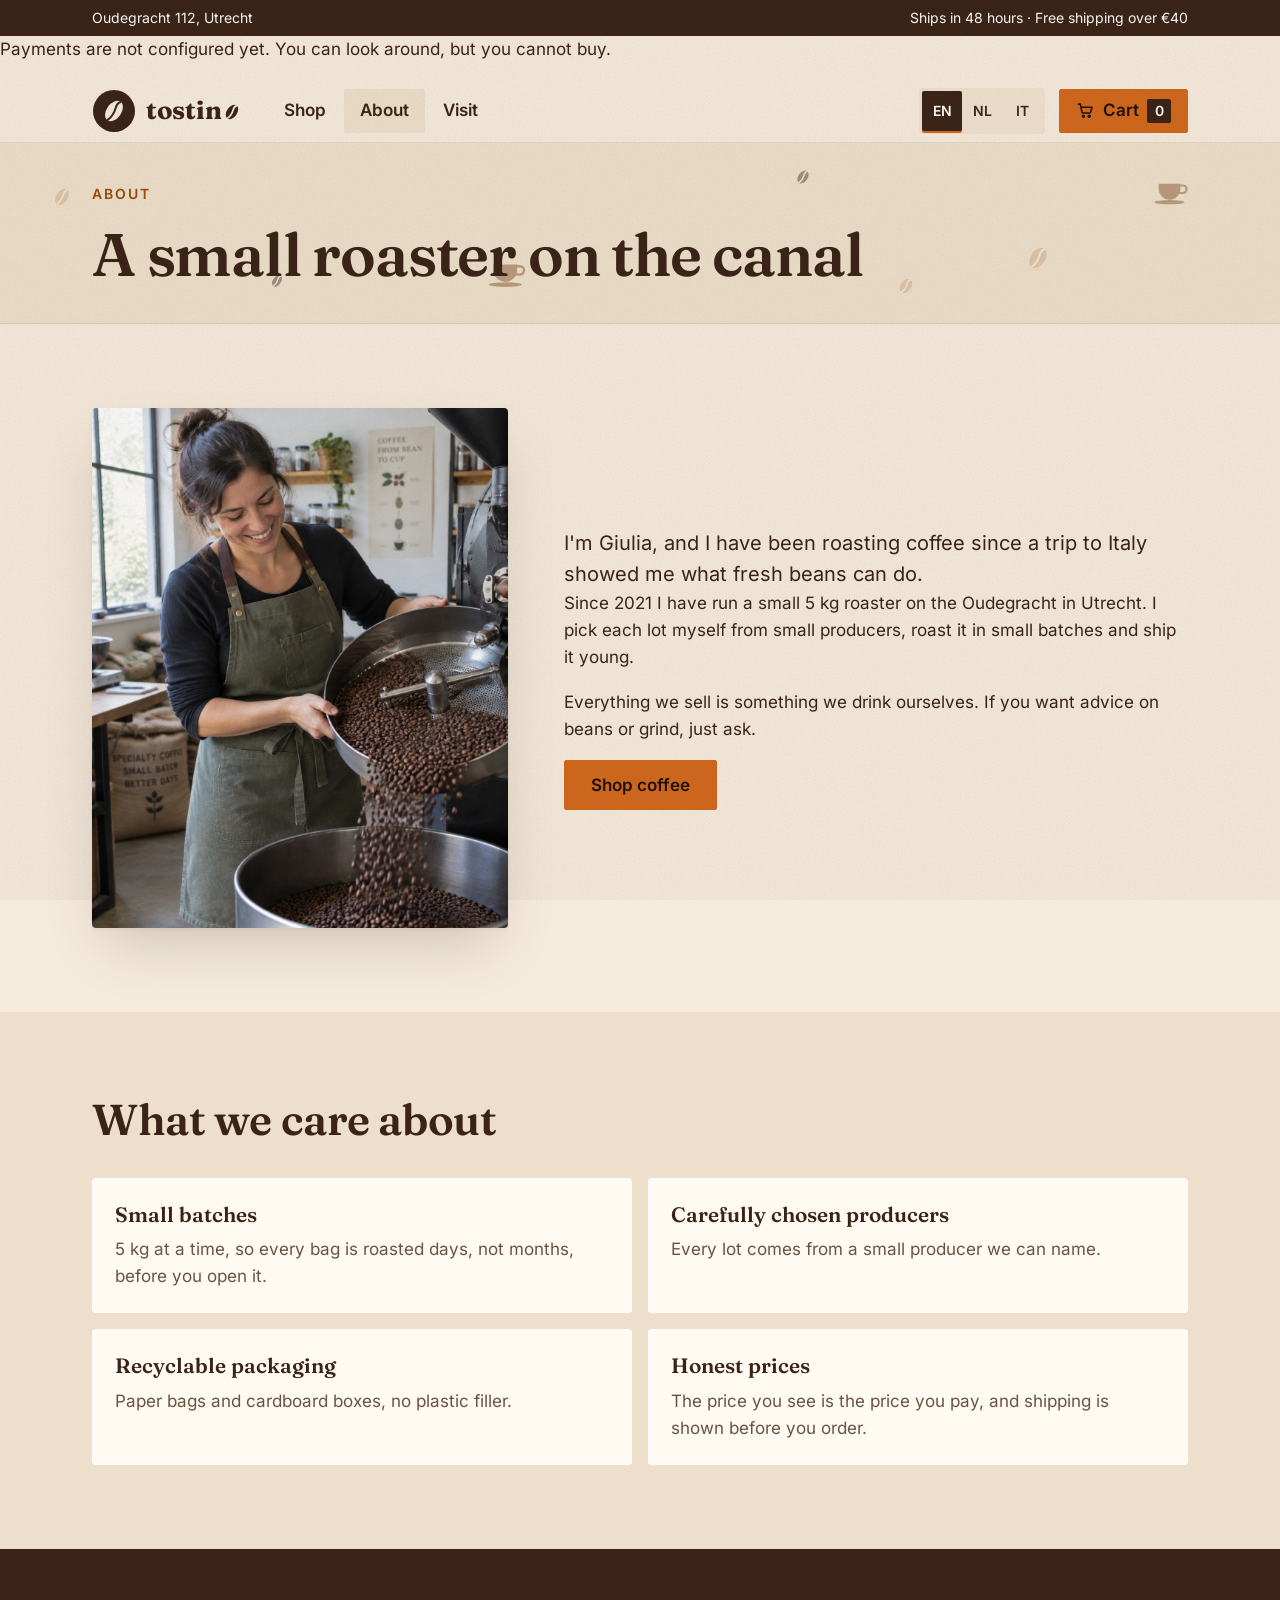
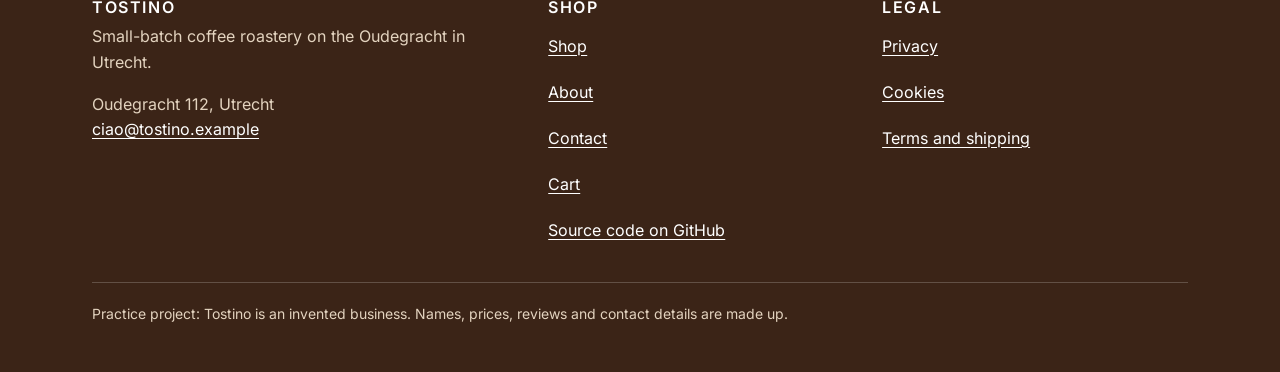
==== commit b119c508: "Header and footer cart open Snipcart; legal texts, fictional KvK and VAT, CSP for Snipcart Co-Author" ====
--- a/about.html
+++ b/about.html
@@ -7,16 +7,16 @@
 <meta name="description" content="Tostino is an invented small coffee roastery in Utrecht, a practice project.">
 <!-- Practice project: keep out of search engines -->
 <meta name="robots" content="noindex, nofollow">
-<meta http-equiv="Content-Security-Policy" content="default-src 'self'; img-src 'self' data:; style-src 'self'; script-src 'self'; font-src 'self'; connect-src 'self'; base-uri 'self'; form-action 'self'; object-src 'none'">
+<meta http-equiv="Content-Security-Policy" content="default-src 'self'; img-src 'self' data: https://cdn.snipcart.com https://app.snipcart.com; style-src 'self' 'unsafe-inline' https://cdn.snipcart.com; script-src 'self' 'unsafe-eval' https://cdn.snipcart.com https://js.stripe.com; font-src 'self' data: https://cdn.snipcart.com; connect-src 'self' https://app.snipcart.com https://cdn.snipcart.com https://api.stripe.com; frame-src https://js.stripe.com https://hooks.stripe.com https://app.snipcart.com; base-uri 'self'; form-action 'self'; object-src 'none'">
 <meta name="referrer" content="no-referrer">
 <meta name="theme-color" content="#3B2417">
 <link rel="icon" href="assets/logo.svg" type="image/svg+xml">
 <link rel="preload" href="assets/fonts/fraunces-latin-600-normal.woff2" as="font" type="font/woff2" crossorigin>
-<link rel="stylesheet" href="css/style.css?v=20261110192423">
+<link rel="stylesheet" href="css/style.css">
 </head>
 <body data-page="about">
 <a class="skip" href="#site-main" data-i18n="skip">Skip to content</a>
-<div id="site-header"><div class="topbar"><div class="wrap topbar__in"><span data-i18n="top.address">Oudegracht 112, Utrecht</span><span data-i18n="top.ship">Ships in 48 hours · Free shipping over €40</span></div></div><header class="top"><div class="wrap top__in"><a class="logo" href="index.html" aria-label="Tostino, home" data-i18n-attr="aria-label=logo.aria"><svg class="logo__mark" viewBox="0 0 44 44" aria-hidden="true" focusable="false"><circle cx="22" cy="22" r="21" class="mark-bg"/><g transform="rotate(35 22 22)"><ellipse cx="22" cy="22" rx="7.4" ry="11.4" class="mark-bean"/><path class="mark-line" d="M22 11.4c-4.4 5.2 4.4 9.6 0 21.2" fill="none" stroke-width="2" stroke-linecap="round"/></g></svg><span class="logo__word" aria-hidden="true">tostin<svg class="logo__bean" viewBox="0 0 24 24" aria-hidden="true" focusable="false"><g transform="rotate(35 12 12)"><ellipse cx="12" cy="12" rx="6.2" ry="9.6" fill="currentColor"/><path class="bean-line" d="M12 3c-3.8 4.6 3.8 8.4 0 18" fill="none" stroke-width="2" stroke-linecap="round"/></g></svg></span></a><nav class="nav" aria-label="Main menu" data-i18n-attr="aria-label=nav.aria"><a href="shop.html" data-i18n="nav.shop">Shop</a><a href="about.html" aria-current="page" data-i18n="nav.about">About</a><a href="index.html#visit" data-i18n="nav.visit">Visit</a></nav><div class="langs" role="group" aria-label="Language" data-i18n-attr="aria-label=lang.label"><button type="button" data-lang="en" lang="en" aria-pressed="false">EN</button><button type="button" data-lang="nl" lang="nl" aria-pressed="false">NL</button><button type="button" data-lang="it" lang="it" aria-pressed="false">IT</button></div><button class="cartbtn" type="button" data-cart-open aria-haspopup="dialog"><svg class="ico" viewBox="0 0 24 24" aria-hidden="true" focusable="false" fill="none" stroke="currentColor" stroke-width="2" stroke-linecap="round" stroke-linejoin="round"><path d="M3 4h2.5l2.2 10.2a1.5 1.5 0 0 0 1.5 1.2h8.2a1.5 1.5 0 0 0 1.5-1.1L20.5 8H6.2"/><circle cx="9.5" cy="19.5" r="1.3"/><circle cx="17" cy="19.5" r="1.3"/></svg><span class="cartbtn__label" data-i18n="cart.title">Cart</span><span class="cartbtn__count" data-cart-count>0</span></button></div></header></div>
+<div id="site-header"><div class="topbar"><div class="wrap topbar__in"><span data-i18n="top.address">Oudegracht 112, Utrecht</span><span data-i18n="top.ship">Ships in 48 hours · Free shipping over €40</span></div></div><header class="top"><div class="wrap top__in"><a class="logo" href="index.html" aria-label="Tostino, home" data-i18n-attr="aria-label=logo.aria"><svg class="logo__mark" viewBox="0 0 44 44" aria-hidden="true" focusable="false"><circle cx="22" cy="22" r="21" class="mark-bg"/><g transform="rotate(35 22 22)"><ellipse cx="22" cy="22" rx="7.4" ry="11.4" class="mark-bean"/><path class="mark-line" d="M22 11.4c-4.4 5.2 4.4 9.6 0 21.2" fill="none" stroke-width="2" stroke-linecap="round"/></g></svg><span class="logo__word" aria-hidden="true">tostin<svg class="logo__bean" viewBox="0 0 24 24" aria-hidden="true" focusable="false"><g transform="rotate(35 12 12)"><ellipse cx="12" cy="12" rx="6.2" ry="9.6" fill="currentColor"/><path class="bean-line" d="M12 3c-3.8 4.6 3.8 8.4 0 18" fill="none" stroke-width="2" stroke-linecap="round"/></g></svg></span></a><nav class="nav" aria-label="Main menu" data-i18n-attr="aria-label=nav.aria"><a href="shop.html" data-i18n="nav.shop">Shop</a><a href="about.html" aria-current="page" data-i18n="nav.about">About</a><a href="index.html#visit" data-i18n="nav.visit">Visit</a></nav><div class="langs" role="group" aria-label="Language" data-i18n-attr="aria-label=lang.label"><button type="button" data-lang="en" lang="en" aria-pressed="false">EN</button><button type="button" data-lang="nl" lang="nl" aria-pressed="false">NL</button><button type="button" data-lang="it" lang="it" aria-pressed="false">IT</button></div><button class="cartbtn snipcart-checkout" type="button"><svg class="ico" viewBox="0 0 24 24" aria-hidden="true" focusable="false" fill="none" stroke="currentColor" stroke-width="2" stroke-linecap="round" stroke-linejoin="round"><path d="M3 4h2.5l2.2 10.2a1.5 1.5 0 0 0 1.5 1.2h8.2a1.5 1.5 0 0 0 1.5-1.1L20.5 8H6.2"/><circle cx="9.5" cy="19.5" r="1.3"/><circle cx="17" cy="19.5" r="1.3"/></svg><span class="cartbtn__label" data-i18n="cart.title">Cart</span><span class="cartbtn__count snipcart-items-count">0</span></button></div></header></div>
 <main id="site-main">
 <section class="pagehead" data-fx="band"><div class="wrap"><p class="eyebrow" data-i18n="about.eyebrow">About</p><h1 data-i18n="about.h1">A small roaster on the canal</h1></div></section>
 <section class="section"><div class="wrap split">
@@ -28,7 +28,9 @@
 <div class="values"><div class="value"><h3 data-i18n="val1.t">Small batches</h3><p data-i18n="val1.d">5 kg at a time, so every bag is roasted days, not months, before you open it.</p></div><div class="value"><h3 data-i18n="val2.t">Carefully chosen producers</h3><p data-i18n="val2.d">Every lot comes from a small producer we can name.</p></div><div class="value"><h3 data-i18n="val3.t">Recyclable packaging</h3><p data-i18n="val3.d">Paper bags and cardboard boxes, no plastic filler.</p></div><div class="value"><h3 data-i18n="val4.t">Honest prices</h3><p data-i18n="val4.d">The price you see is the price you pay, and shipping is shown before you order.</p></div></div>
 </div></section>
 </main>
-<div id="site-footer"><footer class="foot"><div class="wrap"><div class="foot__grid"><div><h3 data-i18n="foot.brand">Tostino</h3><p data-i18n="foot.blurb">Small-batch coffee roastery on the Oudegracht in Utrecht.</p><p>Oudegracht 112, Utrecht<br><a href="mailto:ciao@tostino.example">ciao@tostino.example</a></p></div><div><h3 data-i18n="foot.shop">Shop</h3><ul><li><a href="shop.html" data-i18n="nav.shop">Shop</a></li><li><a href="about.html" data-i18n="nav.about">About</a></li><li><a href="contact.html" data-i18n="nav.contact">Contact</a></li><li><a href="cart.html" data-i18n="cart.title">Cart</a></li><li><a href="https://github.com/antoniotakor-tech/tostino-demo" target="_blank" rel="noopener noreferrer" data-i18n="foot.github">Source code on GitHub</a></li></ul></div><div><h3 data-i18n="foot.legal">Legal</h3><ul><li><a href="privacy.html" data-i18n="foot.privacy">Privacy</a></li><li><a href="cookies.html" data-i18n="foot.cookies">Cookies</a></li><li><a href="terms.html" data-i18n="foot.terms">Terms and shipping</a></li></ul></div></div><p class="foot__note" data-i18n="foot.practice">Practice project: Tostino is an invented business. Names, prices, reviews and contact details are made up.</p></div></footer></div>
-<script src="js/app.js?v=20261110192423" defer></script>
+<div id="site-footer"><footer class="foot"><div class="wrap"><div class="foot__grid"><div><h3 data-i18n="foot.brand">Tostino</h3><p data-i18n="foot.blurb">Small-batch coffee roastery on the Oudegracht in Utrecht.</p><p>Oudegracht 112, Utrecht<br><a href="mailto:ciao@tostino.example">ciao@tostino.example</a></p><p class="fine foot__kvk" data-i18n="foot.kvk">KvK 12345678 (fictional) · VAT NL123456789B01 (fictional)</p></div><div><h3 data-i18n="foot.shop">Shop</h3><ul><li><a href="shop.html" data-i18n="nav.shop">Shop</a></li><li><a href="about.html" data-i18n="nav.about">About</a></li><li><a href="contact.html" data-i18n="nav.contact">Contact</a></li><li><button type="button" class="linkbtn snipcart-checkout" data-i18n="cart.title">Cart</button></li><li><a href="https://github.com/antoniotakor-tech/tostino-demo" target="_blank" rel="noopener noreferrer" data-i18n="foot.github">Source code on GitHub</a></li></ul></div><div><h3 data-i18n="foot.legal">Legal</h3><ul><li><a href="privacy.html" data-i18n="foot.privacy">Privacy</a></li><li><a href="cookies.html" data-i18n="foot.cookies">Cookies</a></li><li><a href="terms.html" data-i18n="foot.terms">Terms and shipping</a></li></ul></div></div><p class="foot__note" data-i18n="foot.practice">Practice project: Tostino is an invented business. Names, prices, reviews and contact details are made up.</p></div></footer></div>
+<script src="js/config.js" defer></script>
+<script src="js/app.js" defer></script>
+<script src="js/snipcart.js" defer></script>
 </body>
 </html>
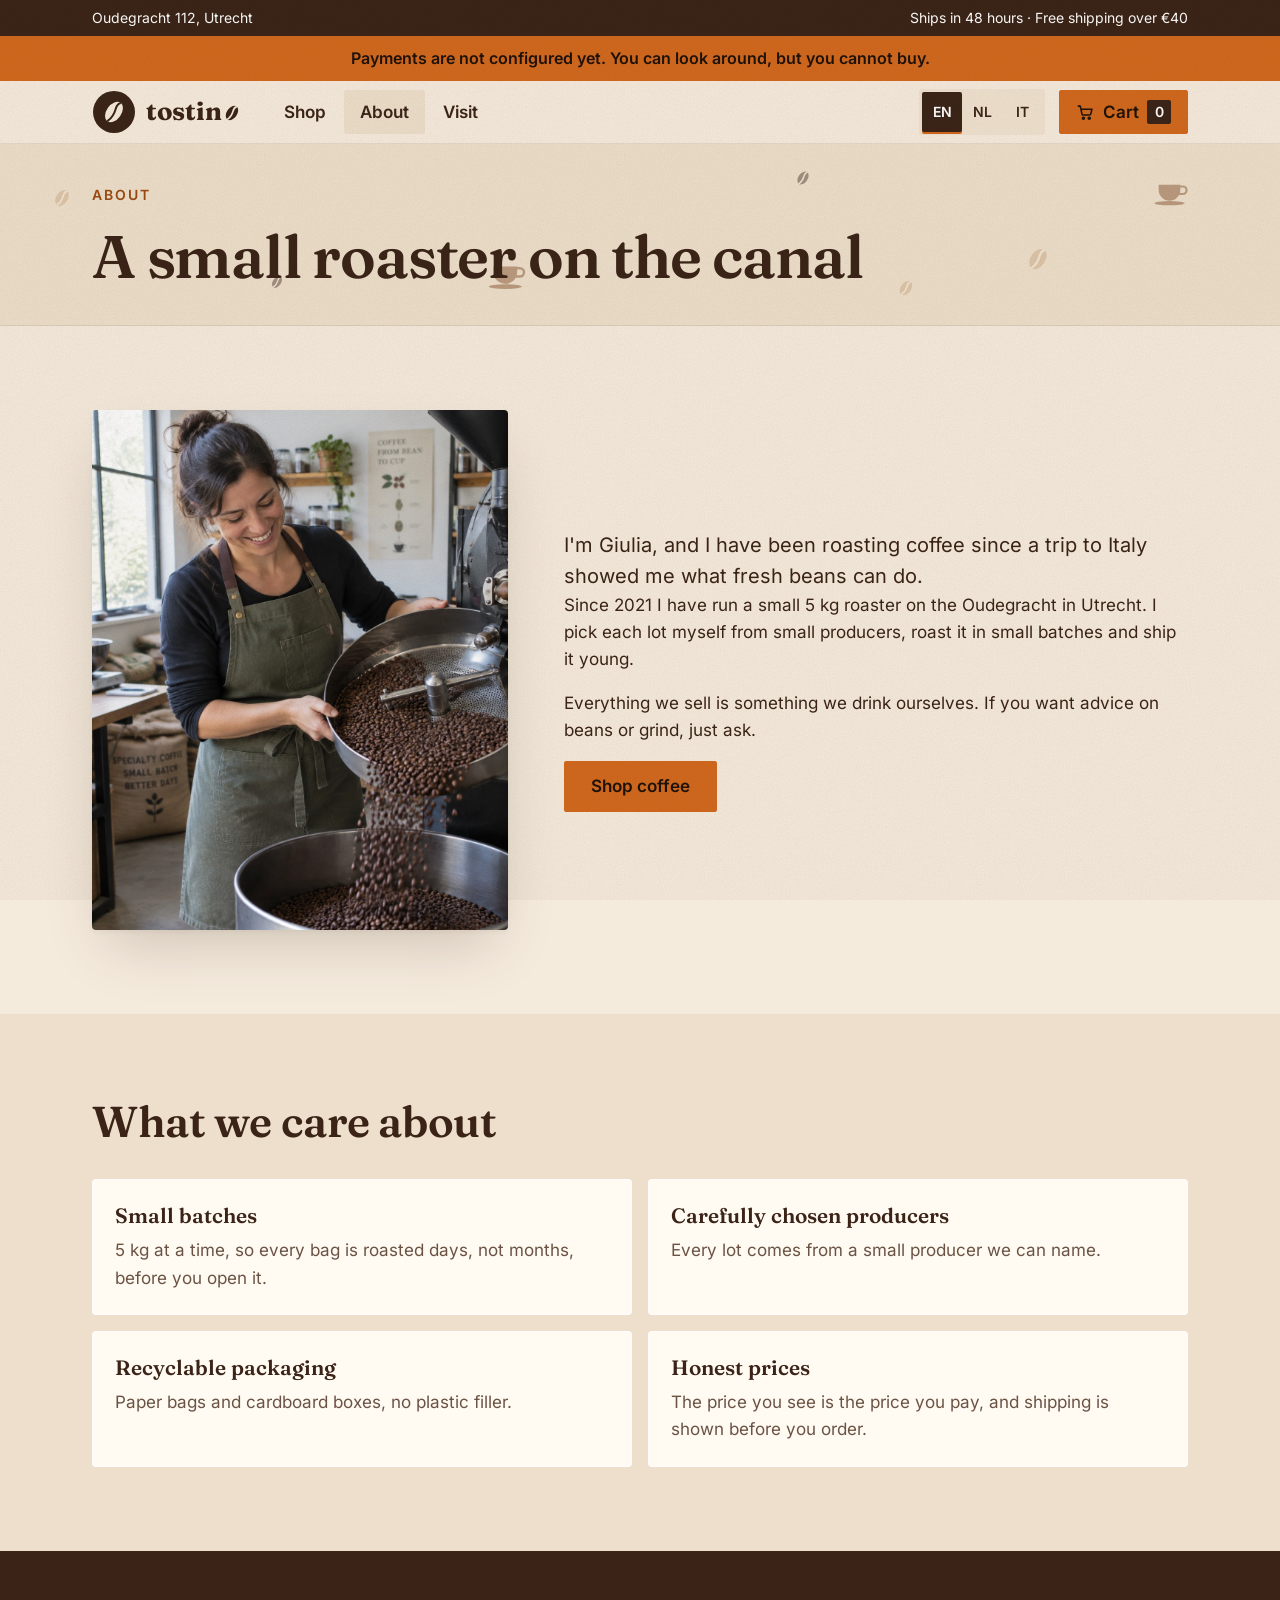
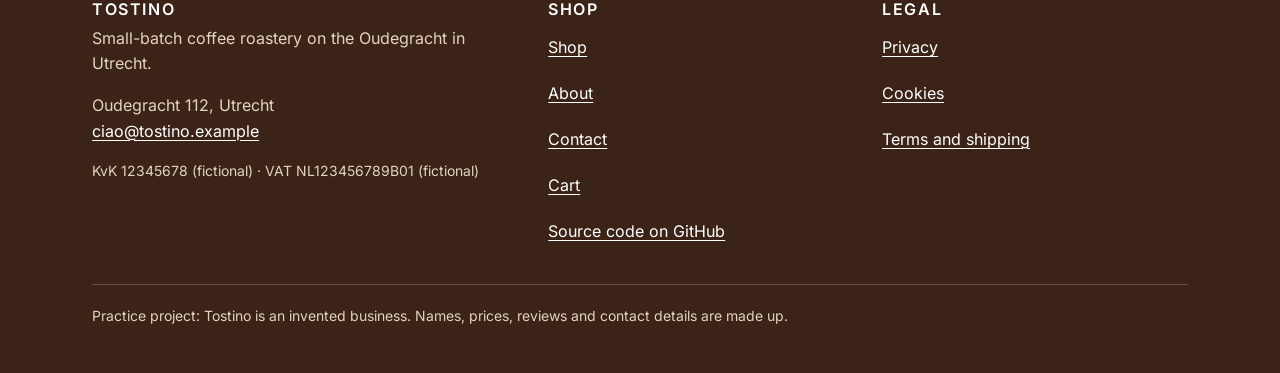
==== commit c57eb430: "Payments via Mollie (iDEAL): legal texts and CSP no longer mention Stripe Co-Authored-By: Claude Son" ====
--- a/about.html
+++ b/about.html
@@ -7,7 +7,7 @@
 <meta name="description" content="Tostino is an invented small coffee roastery in Utrecht, a practice project.">
 <!-- Practice project: keep out of search engines -->
 <meta name="robots" content="noindex, nofollow">
-<meta http-equiv="Content-Security-Policy" content="default-src 'self'; img-src 'self' data: https://cdn.snipcart.com https://app.snipcart.com; style-src 'self' 'unsafe-inline' https://cdn.snipcart.com; script-src 'self' 'unsafe-eval' https://cdn.snipcart.com https://js.stripe.com; font-src 'self' data: https://cdn.snipcart.com; connect-src 'self' https://app.snipcart.com https://cdn.snipcart.com https://api.stripe.com; frame-src https://js.stripe.com https://hooks.stripe.com https://app.snipcart.com; base-uri 'self'; form-action 'self'; object-src 'none'">
+<meta http-equiv="Content-Security-Policy" content="default-src 'self'; img-src 'self' data: https://cdn.snipcart.com https://app.snipcart.com; style-src 'self' 'unsafe-inline' https://cdn.snipcart.com; script-src 'self' 'unsafe-eval' https://cdn.snipcart.com; font-src 'self' data: https://cdn.snipcart.com; connect-src 'self' https://app.snipcart.com https://cdn.snipcart.com; frame-src https://app.snipcart.com; base-uri 'self'; form-action 'self'; object-src 'none'">
 <meta name="referrer" content="no-referrer">
 <meta name="theme-color" content="#3B2417">
 <link rel="icon" href="assets/logo.svg" type="image/svg+xml">
--- a/css/style.css
+++ b/css/style.css
@@ -451,3 +451,29 @@
 @media (max-width:759px){.fx--band .fx__i:nth-child(n+5){display:none}}
 /* keep the product and order pages calm behind forms and photos */
 [data-page="product"] .fx__i,[data-page="order"] .fx__i{opacity:.4}
+
+/* ---------- Payments: banner when Snipcart is not configured, footer cart link ---------- */
+.paybanner{margin:0;padding:10px var(--gutter);background:var(--orange);color:var(--on-orange);font-weight:600;font-size:var(--fs-s);text-align:center}
+.linkbtn{background:none;border:0;padding:0;font:inherit;color:var(--on-dark);text-decoration:underline;text-underline-offset:3px;cursor:pointer;display:inline-flex;align-items:center;min-height:44px}
+.linkbtn:hover{color:#FFD9B3}
+.foot__kvk{margin:.6rem 0 0;color:var(--on-dark-muted)}
+
+/* ---------- Snipcart cart and checkout theme ----------
+   Uses Snipcart's documented CSS custom properties (v3.2+), set on #snipcart, so it keeps working across updates.
+   The version is pinned in js/config.js. Docs: https://docs.snipcart.com/v3/setup/theming
+   Palette: coffee brown #3B2417, cream #F5EBDD, burnt orange #D2691E (near-black text on orange for contrast). */
+#snipcart{
+  font-family:var(--sans);
+  --color-default:#3B2417; --color-alt:#6B5344; --color-icon:#3B2417; --color-error:#A3200F; --color-success:#2F6B3A;
+  --bgColor-default:#FFFAF2; --bgColor-alt:#F5EBDD; --bgColor-modal:#FFFAF2; --bgColor-modalVeil:rgba(42,25,15,.5);
+  --bgColor-error:#FBE9E5; --bgColor-success:#E6F1E4; --bgColor-info:#F5EBDD;
+  --borderColor-default:#DCCBB3; --borderColor-error:#A3200F;
+  --color-link:#3B2417; --borderColor-input-focus:#3B2417;
+  --color-buttonPrimary:#1F1209; --bgColor-buttonPrimary:#D2691E; --borderColor-buttonPrimary:#D2691E;
+  --color-buttonPrimary-hover:#1F1209; --bgColor-buttonPrimary-hover:#E07A2F; --borderColor-buttonPrimary-hover:#E07A2F;
+  --color-buttonPrimary-active:#1F1209; --bgColor-buttonPrimary-active:#B8581A; --borderColor-buttonPrimary-active:#B8581A;
+  --color-buttonPrimary-focus:#1F1209; --bgColor-buttonPrimary-focus:#E07A2F; --borderColor-buttonPrimary-focus:#3B2417;
+  --color-buttonPrimary-disabled:#6B5344; --bgColor-buttonPrimary-disabled:#EDDFCB; --borderColor-buttonPrimary-disabled:#EDDFCB;
+  --color-buttonSecondary:#3B2417; --bgColor-buttonSecondary:transparent; --borderColor-buttonSecondary:#3B2417;
+  --color-buttonSecondary-hover:#FFFFFF; --bgColor-buttonSecondary-hover:#3B2417; --borderColor-buttonSecondary-hover:#3B2417;
+}
